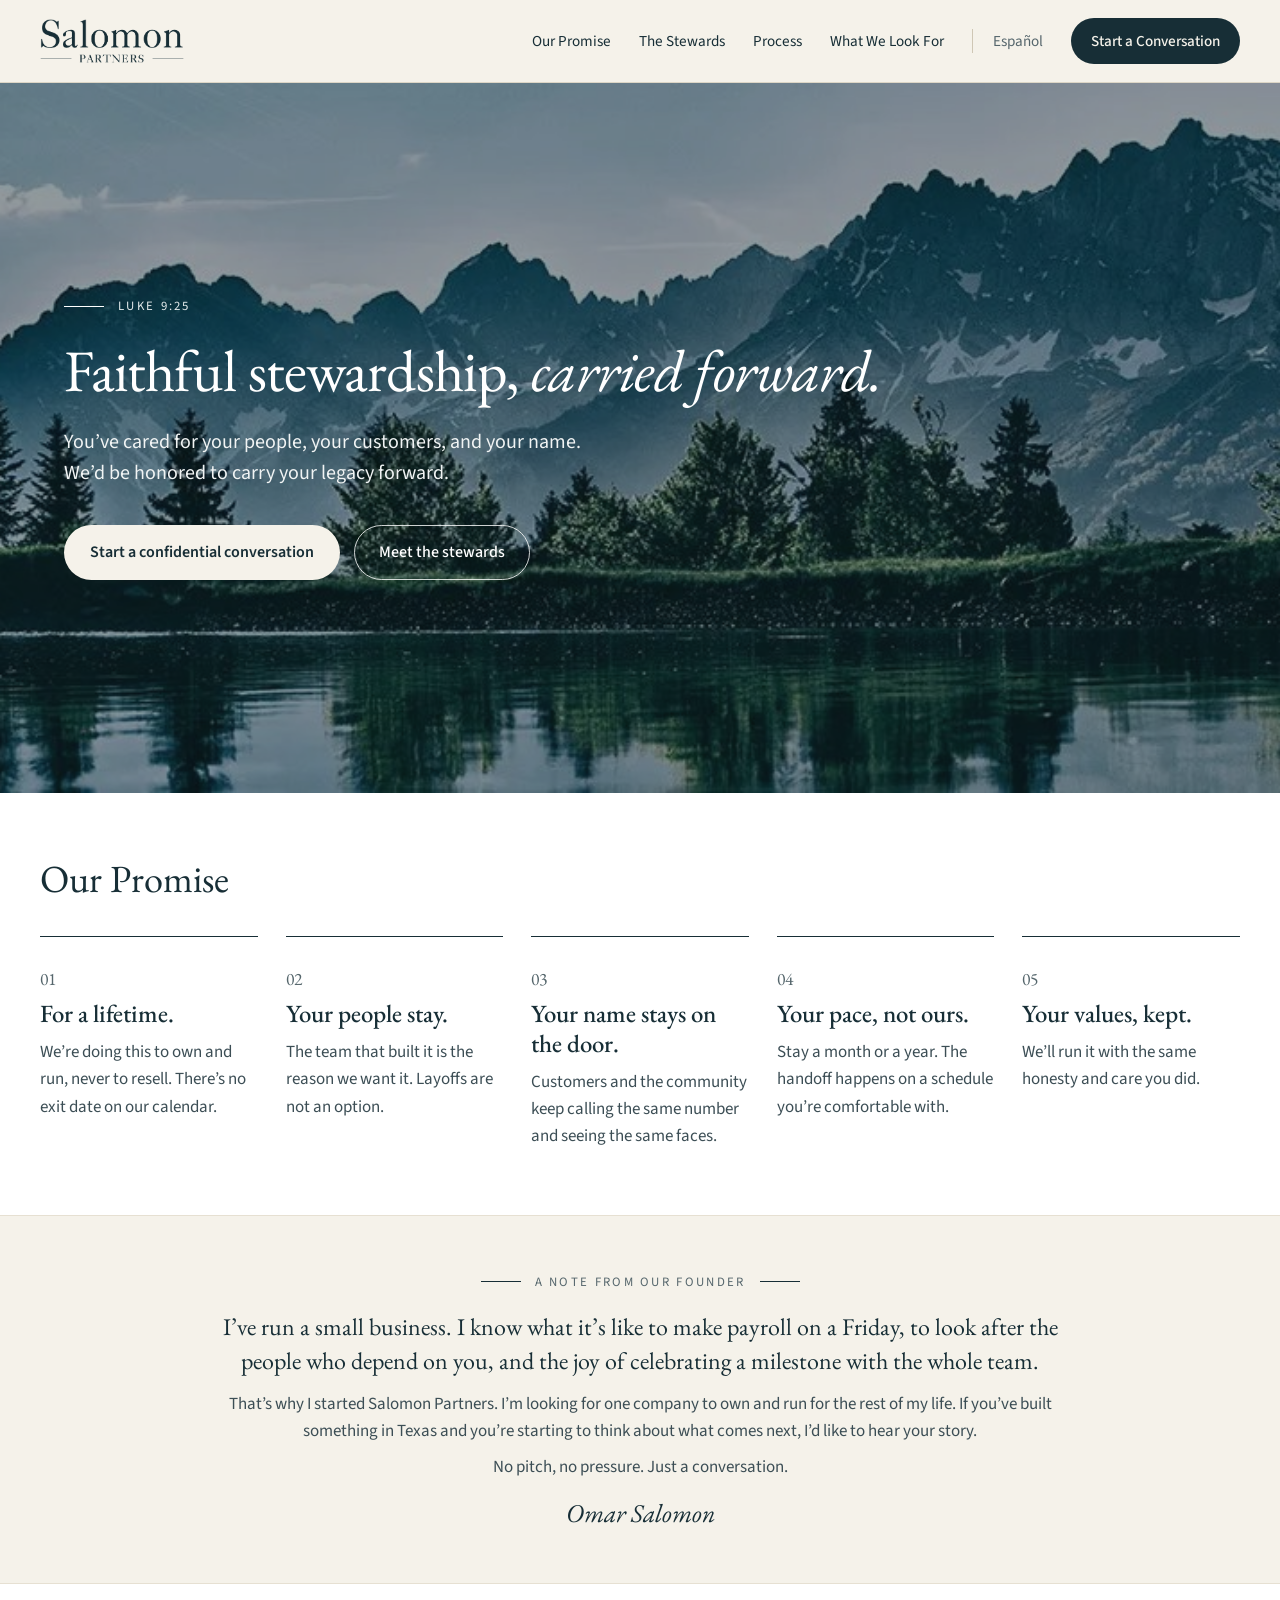
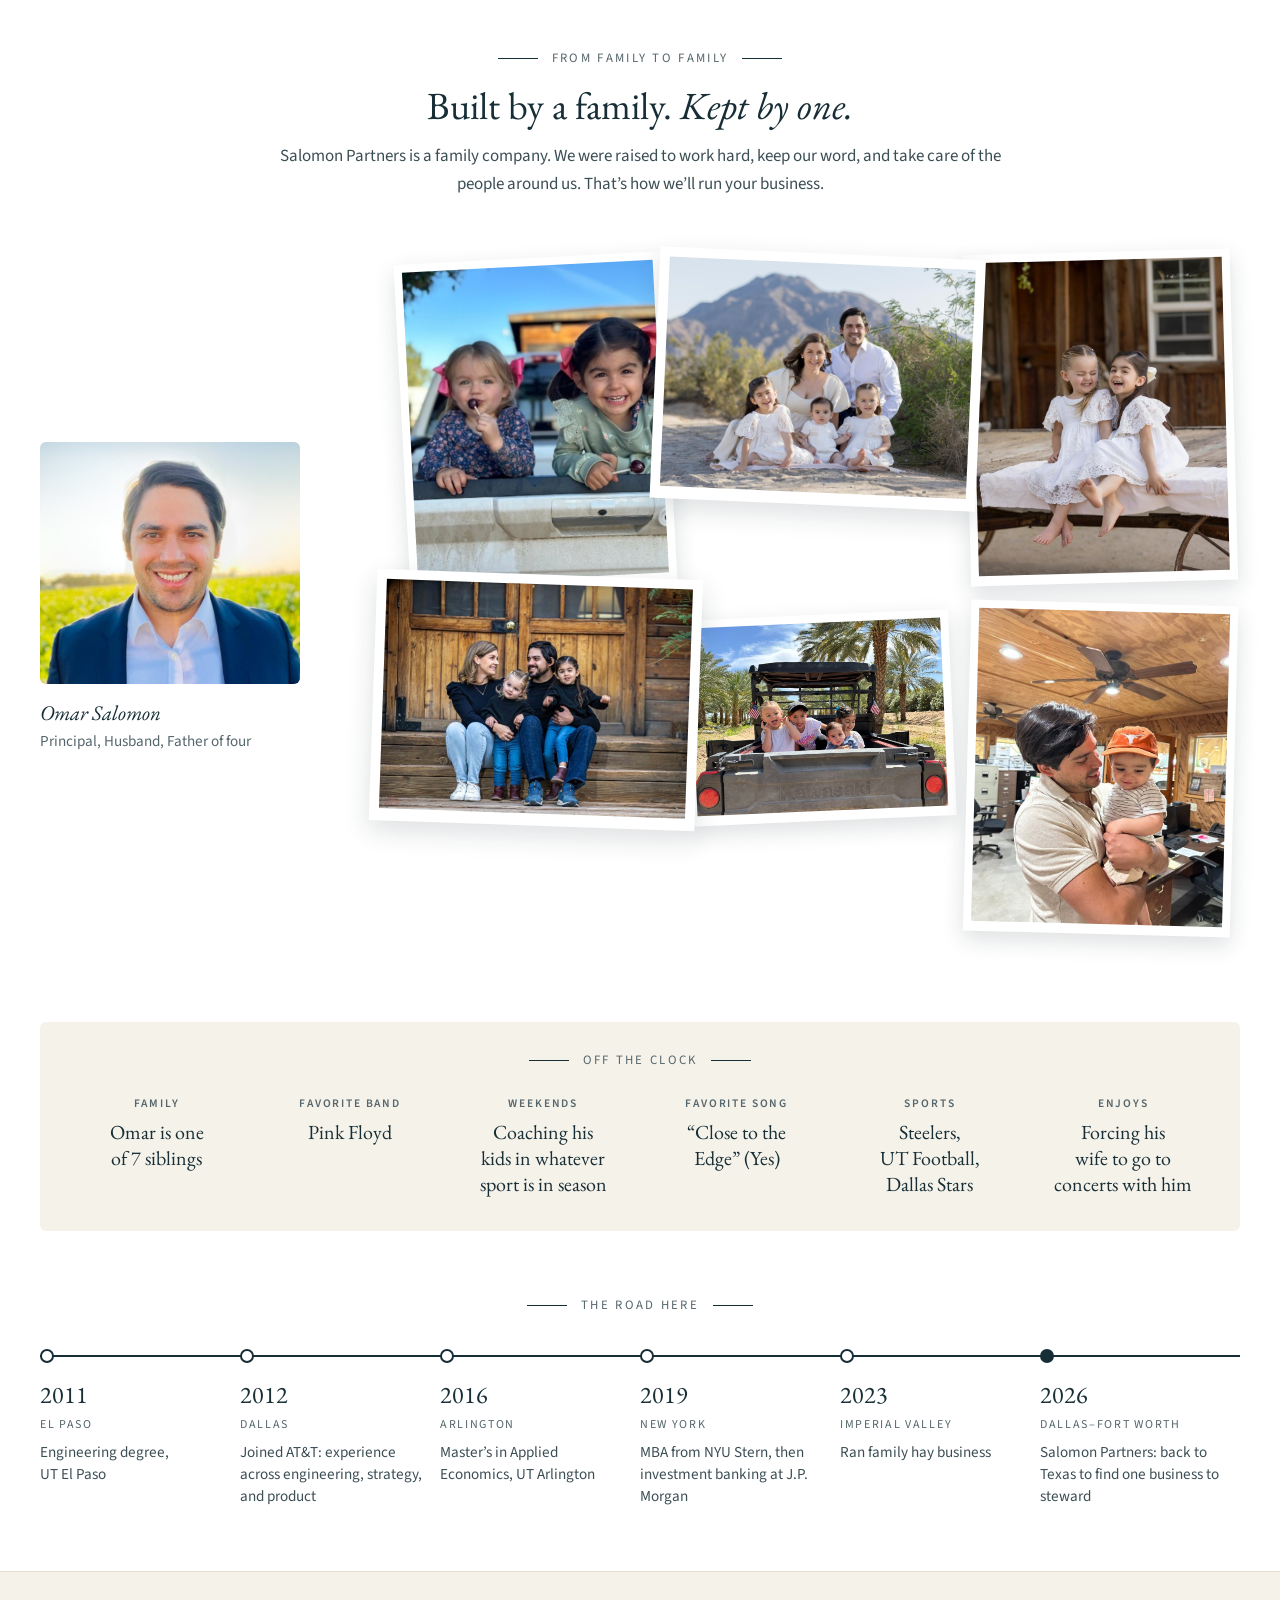
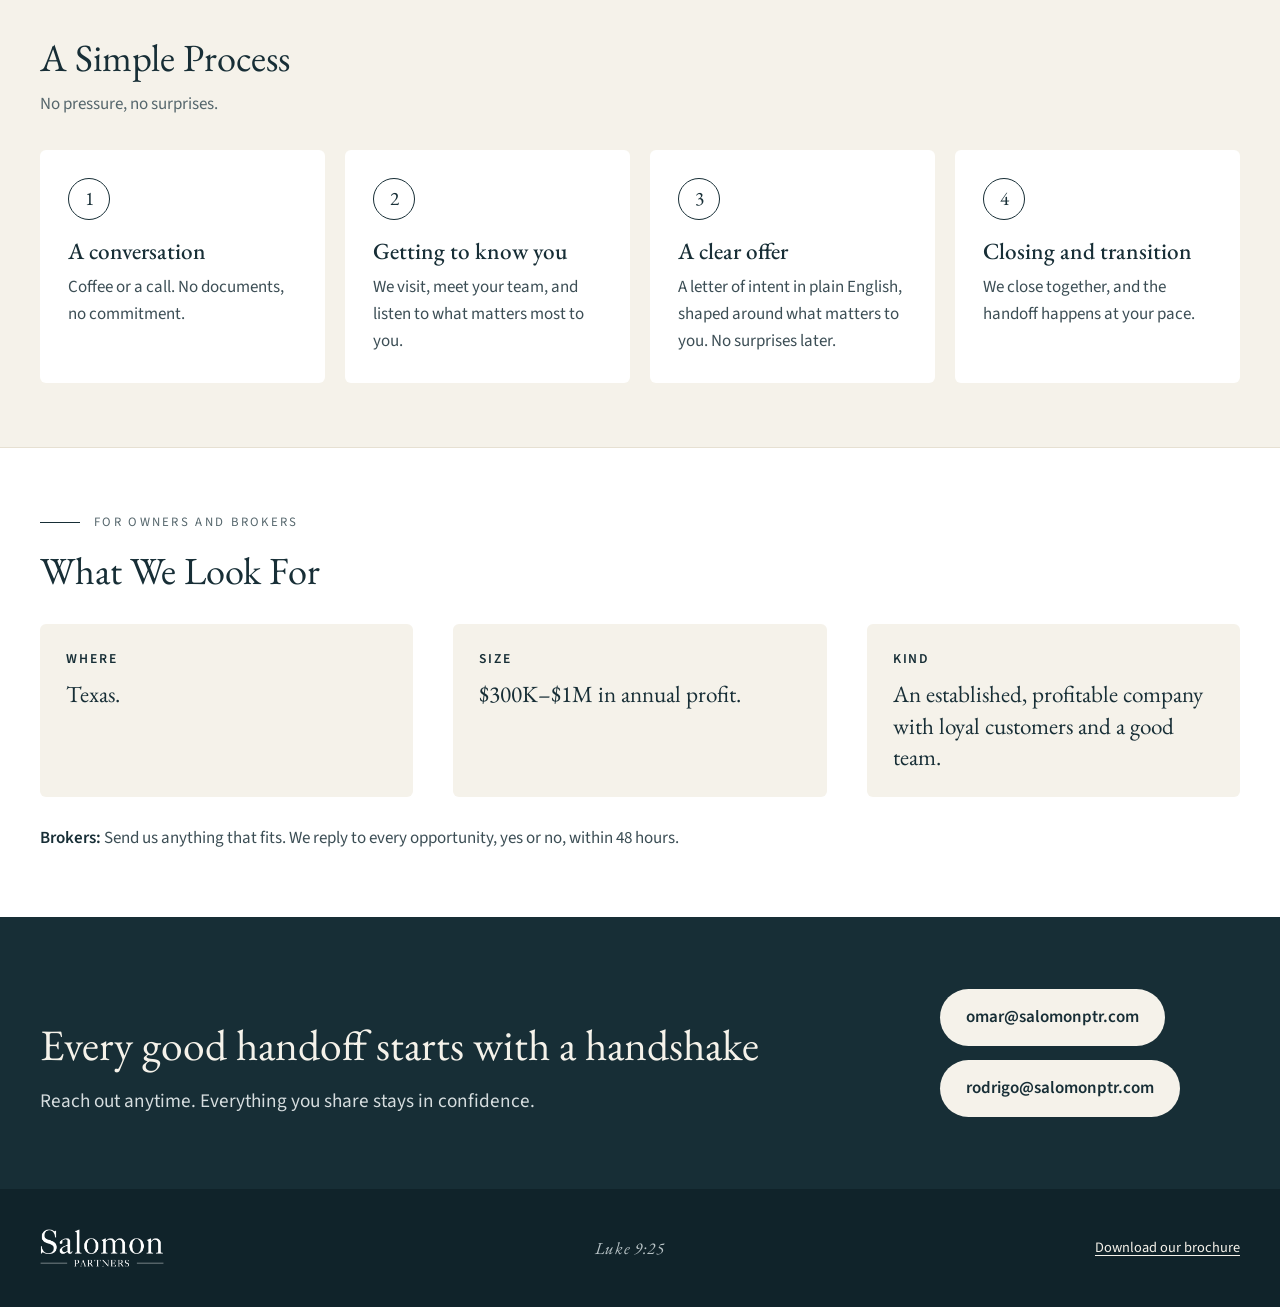
==== index.html @ e0dfd8e7 "Salomon Partners website: English and Spanish pages, brochures Co-Authored-By: Claude Opus 5.5 <nore" ====
<!doctype html>
<html lang="en">
<head>
<meta charset="utf-8">
<meta name="viewport" content="width=device-width, initial-scale=1">
<title>Salomon Partners — Faithful stewardship, carried forward</title>
<meta name="description" content="Salomon Partners is a family company looking for one Texas business to own and run for a lifetime. Your people stay, your name stays, and the handoff happens at your pace.">
<link rel="canonical" href="https://salomonptr.com/">
<link rel="alternate" hreflang="en" href="https://salomonptr.com/">
<link rel="alternate" hreflang="es" href="https://salomonptr.com/es/">
<link rel="alternate" hreflang="x-default" href="https://salomonptr.com/">
<link rel="icon" href="/favicon.ico" sizes="any">
<link rel="icon" type="image/png" href="/favicon.png">
<link rel="apple-touch-icon" href="/apple-touch-icon.png">
<meta name="theme-color" content="#172E36">
<meta property="og:type" content="website">
<meta property="og:site_name" content="Salomon Partners">
<meta property="og:title" content="Salomon Partners — Faithful stewardship, carried forward">
<meta property="og:description" content="Salomon Partners is a family company looking for one Texas business to own and run for a lifetime. Your people stay, your name stays, and the handoff happens at your pace.">
<meta property="og:url" content="https://salomonptr.com/">
<meta property="og:image" content="https://salomonptr.com/assets/img/share.jpg">
<meta property="og:image:width" content="1200">
<meta property="og:image:height" content="630">
<meta name="twitter:card" content="summary_large_image">
<link rel="preload" href="/assets/fonts/eb-garamond-latin-400-normal.woff2" as="font" type="font/woff2" crossorigin>
<link rel="preload" href="/assets/fonts/source-sans-3-latin-400-normal.woff2" as="font" type="font/woff2" crossorigin>
<link rel="stylesheet" href="/assets/fonts.css">
<style>
body{margin:0;background:#F5F2EA}
a{color:#172E36}a:hover{color:#0E1D22}
@keyframes sp-rise{from{opacity:0;transform:translateY(28px)}to{opacity:1;transform:none}}
@supports (animation-timeline: view()){@media (prefers-reduced-motion: no-preference){.sp-reveal{animation:sp-rise linear both;animation-timeline:view();animation-range:entry 0% entry 40%}}}
.sp-hero{background-image:url(/assets/img/hero.jpg);background-size:cover;background-position:center 40%}
</style>
<style>html{scroll-behavior:smooth}img{max-width:100%}</style>
</head>
<body>
<div style="font-family: 'Source Sans 3', system-ui, sans-serif; color: #172E36; background: #F5F2EA; font-size: 1.0625rem; line-height: 1.6">

<header style="background: #F5F2EA; border-bottom: 1px solid #DDD6C6">
<div style="max-width: 1200px; margin: 0 auto; padding: 18px 24px; display: flex; flex-wrap: wrap; align-items: center; justify-content: space-between; gap: 16px">
<a href="#top" style="display: block; line-height: 0"><img src="/assets/img/logo-slate.png" alt="Salomon Partners" style="height: 44px; width: auto"></a>
<nav aria-label="Main" style="display: flex; flex-wrap: wrap; align-items: center; gap: 28px; font-size: 0.95rem">
<a href="#promise" style="text-decoration: none">Our Promise</a>
<a href="#family" style="text-decoration: none">The Stewards</a>
<a href="#process" style="text-decoration: none">Process</a>
<a href="#look" style="text-decoration: none">What We Look For</a>
<a href="/es/" lang="es" style="text-decoration: none; color: #55666C; border-left: 1px solid #CFC7B5; padding-left: 20px">Español</a>
<a href="mailto:omar@salomonptr.com,rodrigo@salomonptr.com" style="text-decoration: none; background: #172E36; color: #F5F2EA; padding: 11px 20px; border-radius: 999px; font-weight: 500">Start a Conversation</a>
</nav>
</div>
</header>

<section id="top" class="sp-hero" style="position: relative">
<div style="background: rgba(16, 35, 42, 0.46); min-height: clamp(560px, calc(100vh - 190px), 940px); display: flex; align-items: center">
<div style="max-width: 1200px; width: 100%; margin: 0 auto; padding: 64px 24px; box-sizing: border-box; color: #FFFFFF">
<div style="font-size: 0.8rem; letter-spacing: 0.18em; text-transform: uppercase; color: #E6ECED; display: flex; align-items: center; gap: 14px"><span style="display: inline-block; width: 40px; height: 1px; background: #FFFFFF"></span>Luke 9:25</div>
<h1 style="font-family: 'EB Garamond', Georgia, serif; font-weight: 400; font-size: clamp(2.4rem, 4.6vw, 4rem); line-height: 1.08; letter-spacing: -0.01em; margin: 22px 0 24px">Faithful stewardship, <em style="font-style: italic">carried forward.</em></h1>
<p style="font-size: 1.25rem; line-height: 1.55; color: #F1F4F4; max-width: 32em; margin: 0 0 36px">You’ve cared for your people, your customers, and your name.<br>We’d be honored to carry your legacy forward.</p>
<div style="display: flex; flex-wrap: wrap; gap: 14px; align-items: center">
<a href="mailto:omar@salomonptr.com,rodrigo@salomonptr.com" style="text-decoration: none; background: #F5F2EA; color: #172E36; padding: 15px 26px; border-radius: 999px; font-weight: 600; font-size: 1rem">Start a confidential conversation</a>
<a href="#about" style="text-decoration: none; color: #FFFFFF; border: 1px solid rgba(255,255,255,0.8); padding: 14px 24px; border-radius: 999px; font-weight: 500; font-size: 1rem">Meet the stewards</a>
</div>
</div>
</div>
</section>

<section id="promise" style="background: #FFFFFF; border-bottom: 1px solid #E6E0D2">
<div class="sp-reveal" style="max-width: 1200px; margin: 0 auto; padding: 64px 24px">
<div style="display: flex; flex-wrap: wrap; justify-content: space-between; align-items: flex-end; gap: 24px; margin-bottom: 36px">
<h2 style="font-family: 'EB Garamond', Georgia, serif; font-weight: 400; font-size: clamp(1.8rem, 3vw, 2.4rem); line-height: 1.12; margin: 0">Our Promise</h2>
</div>
<div style="display: flex; flex-wrap: wrap; gap: 32px 28px">
<div style="flex: 1 1 200px; padding-top: 28px; border-top: 1px solid #172E36">
<div style="font-family: 'EB Garamond', Georgia, serif; font-size: 1.1rem; color: #55666C">01</div>
<h3 style="font-family: 'EB Garamond', Georgia, serif; font-weight: 500; font-size: 1.55rem; line-height: 1.2; margin: 6px 0 10px">For a lifetime.</h3>
<p style="margin: 0; color: #3C4E55">We’re doing this to own and run, never to resell. There’s no exit date on our calendar.</p>
</div>
<div style="flex: 1 1 200px; padding-top: 28px; border-top: 1px solid #172E36">
<div style="font-family: 'EB Garamond', Georgia, serif; font-size: 1.1rem; color: #55666C">02</div>
<h3 style="font-family: 'EB Garamond', Georgia, serif; font-weight: 500; font-size: 1.55rem; line-height: 1.2; margin: 6px 0 10px">Your people stay.</h3>
<p style="margin: 0; color: #3C4E55">The team that built it is the reason we want it. Layoffs are not an option.</p>
</div>
<div style="flex: 1 1 200px; padding-top: 28px; border-top: 1px solid #172E36">
<div style="font-family: 'EB Garamond', Georgia, serif; font-size: 1.1rem; color: #55666C">03</div>
<h3 style="font-family: 'EB Garamond', Georgia, serif; font-weight: 500; font-size: 1.55rem; line-height: 1.2; margin: 6px 0 10px">Your name stays on the door.</h3>
<p style="margin: 0; color: #3C4E55">Customers and the community keep calling the same number and seeing the same faces.</p>
</div>
<div style="flex: 1 1 200px; padding-top: 28px; border-top: 1px solid #172E36">
<div style="font-family: 'EB Garamond', Georgia, serif; font-size: 1.1rem; color: #55666C">04</div>
<h3 style="font-family: 'EB Garamond', Georgia, serif; font-weight: 500; font-size: 1.55rem; line-height: 1.2; margin: 6px 0 10px">Your pace, not ours.</h3>
<p style="margin: 0; color: #3C4E55">Stay a month or a year. The handoff happens on a schedule you’re comfortable with.</p>
</div>
<div style="flex: 1 1 200px; padding-top: 28px; border-top: 1px solid #172E36">
<div style="font-family: 'EB Garamond', Georgia, serif; font-size: 1.1rem; color: #55666C">05</div>
<h3 style="font-family: 'EB Garamond', Georgia, serif; font-weight: 500; font-size: 1.55rem; line-height: 1.2; margin: 6px 0 10px">Your values, kept.</h3>
<p style="margin: 0; color: #3C4E55">We’ll run it with the same honesty and care you did.</p>
</div>
</div>
</div>
</section>
<section id="about" style="max-width: 1200px; margin: 0 auto; padding: 56px 24px">
<div class="sp-reveal" style="max-width: 880px; margin: 0 auto; text-align: center">
<div style="font-size: 0.8rem; letter-spacing: 0.18em; text-transform: uppercase; color: #55666C; display: flex; align-items: center; justify-content: center; gap: 14px; margin-bottom: 18px"><span style="display: inline-block; width: 40px; height: 1px; background: #172E36"></span>A note from our founder<span style="display: inline-block; width: 40px; height: 1px; background: #172E36"></span></div>
<p style="font-family: 'EB Garamond', Georgia, serif; font-size: clamp(1.25rem, 1.9vw, 1.5rem); line-height: 1.4; margin: 0 0 14px; text-wrap: pretty">I’ve run a small business. I know what it’s like to make payroll on a Friday, to look after the people who depend on you, and the joy of celebrating a milestone with the whole team.</p>
<p style="margin: 0 0 8px; color: #3C4E55; text-wrap: pretty">That’s why I started Salomon Partners. I’m looking for one company to own and run for the rest of my life. If you’ve built something in Texas and you’re starting to think about what comes next, I’d like to hear your story.</p>
<p style="margin: 0 0 18px; color: #3C4E55">No pitch, no pressure. <span style="white-space: nowrap">Just a conversation.</span></p>
<div style="font-family: 'EB Garamond', Georgia, serif; font-style: italic; font-size: 1.6rem; line-height: 1.1">Omar Salomon</div>
</div>
</section>

<section id="family" style="background: #FFFFFF; border-top: 1px solid #E6E0D2; border-bottom: 1px solid #E6E0D2">
<div style="max-width: 1200px; margin: 0 auto; padding: 64px 24px">
<div class="sp-reveal" style="max-width: 760px; margin: 0 auto 48px; text-align: center">
<div style="font-size: 0.8rem; letter-spacing: 0.18em; text-transform: uppercase; color: #55666C; display: flex; align-items: center; justify-content: center; gap: 14px; margin-bottom: 16px"><span style="display: inline-block; width: 40px; height: 1px; background: #172E36"></span>From family to family<span style="display: inline-block; width: 40px; height: 1px; background: #172E36"></span></div>
<h2 style="font-family: 'EB Garamond', Georgia, serif; font-weight: 400; font-size: clamp(1.8rem, 3vw, 2.4rem); line-height: 1.12; margin: 0 0 16px">Built by a family. <em style="font-style: italic">Kept by one.</em></h2>
<p style="margin: 0; color: #3C4E55; text-wrap: pretty">Salomon Partners is a family company. We were raised to work hard, keep our word, and take care of the people around us. That’s how we’ll run your business.</p>
</div>
<div class="sp-reveal" style="display: flex; flex-wrap: wrap; gap: 48px 96px; align-items: center">
<figure style="flex: 1 1 260px; max-width: 340px; margin: 0 auto">
<img src="/assets/img/omar.jpg" alt="Omar Salomon" style="width: 100%; height: auto; aspect-ratio: 676 / 629; object-fit: cover; border-radius: 6px; display: block">
<figcaption style="margin-top: 12px; font-size: 0.95rem; color: #55666C"><span style="font-family: 'EB Garamond', Georgia, serif; font-style: italic; font-size: 1.3rem; color: #172E36">Omar Salomon</span><br>Principal, Husband, Father of four</figcaption>
</figure>
<div style="flex: 999 1 460px; min-width: 0; display: grid; grid-template-columns: repeat(3, minmax(0, 1fr)); gap: 18px 16px; align-items: start; padding: 12px 6px">
<figure style="margin: 0; background: #FFFFFF; padding: 8px 8px 10px; box-shadow: 0 8px 22px rgba(16, 35, 42, 0.14); transform: rotate(-3deg) translateY(0px)">
<img src="/assets/img/family-pickup.jpg" alt="Salomon family" style="display: block; width: 100%; height: auto; aspect-ratio: 4 / 5; object-fit: cover; object-position: center 40%">
</figure>
<figure style="margin: 0; background: #FFFFFF; padding: 8px 8px 10px; box-shadow: 0 8px 22px rgba(16, 35, 42, 0.14); transform: rotate(2.5deg) translateY(18px) scale(1.22); position: relative; z-index: 2">
<img src="/assets/img/family-mt-signal.jpg" alt="Salomon family" style="display: block; width: 100%; height: auto; aspect-ratio: 4 / 3; object-fit: cover; object-position: center 55%">
</figure>
<figure style="margin: 0; background: #FFFFFF; padding: 8px 8px 10px; box-shadow: 0 8px 22px rgba(16, 35, 42, 0.14); transform: rotate(-1.5deg) translateY(-6px)">
<img src="/assets/img/family-girls.jpg" alt="Salomon family" style="display: block; width: 100%; height: auto; aspect-ratio: 4 / 5; object-fit: cover; object-position: center 40%">
</figure>
<figure style="margin: 0; background: #FFFFFF; padding: 8px 8px 10px; box-shadow: 0 8px 22px rgba(16, 35, 42, 0.14); transform: rotate(2deg) translateY(-10px) scale(1.22); position: relative; z-index: 2">
<img src="/assets/img/family-cabin.jpg" alt="Salomon family" style="display: block; width: 100%; height: auto; aspect-ratio: 4 / 3; object-fit: cover; object-position: center 45%">
</figure>
<figure style="margin: 0; background: #FFFFFF; padding: 8px 8px 10px; box-shadow: 0 8px 22px rgba(16, 35, 42, 0.14); transform: rotate(-2.5deg) translateY(8px)">
<img src="/assets/img/family-mule.jpg" alt="Salomon family" style="display: block; width: 100%; height: auto; aspect-ratio: 4 / 3; object-fit: cover; object-position: center 55%">
</figure>
<figure style="margin: 0; background: #FFFFFF; padding: 8px 8px 10px; box-shadow: 0 8px 22px rgba(16, 35, 42, 0.14); transform: rotate(1.5deg) translateY(-4px)">
<img src="/assets/img/family-sam.jpg" alt="Salomon family" style="display: block; width: 100%; height: auto; aspect-ratio: 4 / 5; object-fit: cover; object-position: center 35%">
</figure>
</div>
</div>
<div class="sp-reveal" style="margin-top: 72px; background: #F5F2EA; border-radius: 6px; padding: 28px 24px 30px">
<div style="font-size: 0.8rem; letter-spacing: 0.18em; text-transform: uppercase; color: #55666C; display: flex; align-items: center; justify-content: center; gap: 14px; margin-bottom: 20px"><span style="display: inline-block; width: 40px; height: 1px; background: #172E36"></span>Off the Clock<span style="display: inline-block; width: 40px; height: 1px; background: #172E36"></span></div>
<div style="display: grid; grid-template-columns: repeat(auto-fit, minmax(160px, 1fr)); gap: 20px 8px">
<div style="text-align: center; padding: 4px 12px">
<div style="font-size: 0.72rem; letter-spacing: 0.16em; text-transform: uppercase; font-weight: 600; color: #55666C; margin-bottom: 6px">Family</div>
<div style="font-family: 'EB Garamond', Georgia, serif; font-size: 1.25rem; line-height: 1.3; text-wrap: balance">Omar is one of 7 siblings</div>
</div>
<div style="text-align: center; padding: 4px 12px">
<div style="font-size: 0.72rem; letter-spacing: 0.16em; text-transform: uppercase; font-weight: 600; color: #55666C; margin-bottom: 6px">Favorite band</div>
<div style="font-family: 'EB Garamond', Georgia, serif; font-size: 1.25rem; line-height: 1.3; text-wrap: balance">Pink Floyd</div>
</div>
<div style="text-align: center; padding: 4px 12px">
<div style="font-size: 0.72rem; letter-spacing: 0.16em; text-transform: uppercase; font-weight: 600; color: #55666C; margin-bottom: 6px">Weekends</div>
<div style="font-family: 'EB Garamond', Georgia, serif; font-size: 1.25rem; line-height: 1.3; text-wrap: balance">Coaching his kids in whatever sport is in season</div>
</div>
<div style="text-align: center; padding: 4px 12px">
<div style="font-size: 0.72rem; letter-spacing: 0.16em; text-transform: uppercase; font-weight: 600; color: #55666C; margin-bottom: 6px">Favorite song</div>
<div style="font-family: 'EB Garamond', Georgia, serif; font-size: 1.25rem; line-height: 1.3; text-wrap: balance">“Close to the Edge” (Yes)</div>
</div>
<div style="text-align: center; padding: 4px 12px">
<div style="font-size: 0.72rem; letter-spacing: 0.16em; text-transform: uppercase; font-weight: 600; color: #55666C; margin-bottom: 6px">Sports</div>
<div style="font-family: 'EB Garamond', Georgia, serif; font-size: 1.25rem; line-height: 1.3; text-wrap: balance">Steelers, <span style="white-space: nowrap">UT Football,</span> <span style="white-space: nowrap">Dallas Stars</span></div>
</div>
<div style="text-align: center; padding: 4px 12px">
<div style="font-size: 0.72rem; letter-spacing: 0.16em; text-transform: uppercase; font-weight: 600; color: #55666C; margin-bottom: 6px">Enjoys</div>
<div style="font-family: 'EB Garamond', Georgia, serif; font-size: 1.25rem; line-height: 1.3; text-wrap: balance">Forcing his wife to go to concerts with him</div>
</div>
</div>
</div>
<div class="sp-reveal" style="margin-top: 56px; padding-top: 8px">
<div style="font-size: 0.8rem; letter-spacing: 0.18em; text-transform: uppercase; color: #55666C; display: flex; align-items: center; justify-content: center; gap: 14px; margin-bottom: 40px"><span style="display: inline-block; width: 40px; height: 1px; background: #172E36"></span>The road here<span style="display: inline-block; width: 40px; height: 1px; background: #172E36"></span></div>
<div style="display: grid; grid-template-columns: repeat(auto-fit, minmax(160px, 1fr)); row-gap: 40px">
<div style="position: relative; padding: 26px 18px 0 0; border-top: 2px solid #172E36">
<span style="position: absolute; top: -8px; left: 0; width: 10px; height: 10px; border-radius: 999px; background: #FFFFFF; border: 2px solid #172E36"></span>
<div style="font-family: 'EB Garamond', Georgia, serif; font-size: 1.5rem; line-height: 1">2011</div>
<div style="font-size: 0.75rem; letter-spacing: 0.14em; text-transform: uppercase; color: #55666C; margin: 8px 0 6px">El Paso</div>
<p style="margin: 0; font-size: 0.95rem; line-height: 1.45; color: #3C4E55">Engineering degree,<br><span style="white-space: nowrap">UT El Paso</span></p>
</div>
<div style="position: relative; padding: 26px 18px 0 0; border-top: 2px solid #172E36">
<span style="position: absolute; top: -8px; left: 0; width: 10px; height: 10px; border-radius: 999px; background: #FFFFFF; border: 2px solid #172E36"></span>
<div style="font-family: 'EB Garamond', Georgia, serif; font-size: 1.5rem; line-height: 1">2012</div>
<div style="font-size: 0.75rem; letter-spacing: 0.14em; text-transform: uppercase; color: #55666C; margin: 8px 0 6px">Dallas</div>
<p style="margin: 0; font-size: 0.95rem; line-height: 1.45; color: #3C4E55">Joined AT&amp;T: experience across engineering, strategy, and product</p>
</div>
<div style="position: relative; padding: 26px 18px 0 0; border-top: 2px solid #172E36">
<span style="position: absolute; top: -8px; left: 0; width: 10px; height: 10px; border-radius: 999px; background: #FFFFFF; border: 2px solid #172E36"></span>
<div style="font-family: 'EB Garamond', Georgia, serif; font-size: 1.5rem; line-height: 1">2016</div>
<div style="font-size: 0.75rem; letter-spacing: 0.14em; text-transform: uppercase; color: #55666C; margin: 8px 0 6px">Arlington</div>
<p style="margin: 0; font-size: 0.95rem; line-height: 1.45; color: #3C4E55">Master’s in Applied Economics, UT Arlington</p>
</div>
<div style="position: relative; padding: 26px 18px 0 0; border-top: 2px solid #172E36">
<span style="position: absolute; top: -8px; left: 0; width: 10px; height: 10px; border-radius: 999px; background: #FFFFFF; border: 2px solid #172E36"></span>
<div style="font-family: 'EB Garamond', Georgia, serif; font-size: 1.5rem; line-height: 1">2019</div>
<div style="font-size: 0.75rem; letter-spacing: 0.14em; text-transform: uppercase; color: #55666C; margin: 8px 0 6px">New York</div>
<p style="margin: 0; font-size: 0.95rem; line-height: 1.45; color: #3C4E55">MBA from NYU Stern, then investment banking at J.P. Morgan</p>
</div>
<div style="position: relative; padding: 26px 18px 0 0; border-top: 2px solid #172E36">
<span style="position: absolute; top: -8px; left: 0; width: 10px; height: 10px; border-radius: 999px; background: #FFFFFF; border: 2px solid #172E36"></span>
<div style="font-family: 'EB Garamond', Georgia, serif; font-size: 1.5rem; line-height: 1">2023</div>
<div style="font-size: 0.75rem; letter-spacing: 0.14em; text-transform: uppercase; color: #55666C; margin: 8px 0 6px">Imperial Valley</div>
<p style="margin: 0; font-size: 0.95rem; line-height: 1.45; color: #3C4E55">Ran family hay business</p>
</div>
<div style="position: relative; padding: 26px 18px 0 0; border-top: 2px solid #172E36">
<span style="position: absolute; top: -8px; left: 0; width: 10px; height: 10px; border-radius: 999px; background: #172E36; border: 2px solid #172E36"></span>
<div style="font-family: 'EB Garamond', Georgia, serif; font-size: 1.5rem; line-height: 1">2026</div>
<div style="font-size: 0.75rem; letter-spacing: 0.14em; text-transform: uppercase; color: #55666C; margin: 8px 0 6px">Dallas–Fort Worth</div>
<p style="margin: 0; font-size: 0.95rem; line-height: 1.45; color: #3C4E55">Salomon Partners: back to Texas to find one business to steward</p>
</div>
</div>
</div>
</div>
</section>

<section id="process" style="background: #F5F2EA">
<div class="sp-reveal" style="max-width: 1200px; margin: 0 auto; padding: 64px 24px">
<h2 style="font-family: 'EB Garamond', Georgia, serif; font-weight: 400; font-size: clamp(1.8rem, 3vw, 2.4rem); line-height: 1.12; margin: 0 0 12px">A Simple Process</h2>
<p style="margin: 0 0 32px; color: #55666C">No pressure, no surprises.</p>
<div style="display: flex; flex-wrap: wrap; gap: 20px">
<div style="flex: 1 1 200px; box-sizing: border-box; background: #FFFFFF; border-radius: 6px; padding: 28px">
<div style="width: 40px; height: 40px; border-radius: 999px; border: 1px solid #172E36; display: flex; align-items: center; justify-content: center; font-family: 'EB Garamond', Georgia, serif; font-size: 1.2rem">1</div>
<h3 style="font-family: 'EB Garamond', Georgia, serif; font-weight: 500; font-size: 1.45rem; line-height: 1.2; margin: 18px 0 8px">A conversation</h3>
<p style="margin: 0; color: #3C4E55">Coffee or a call. No documents, no commitment.</p>
</div>
<div style="flex: 1 1 200px; box-sizing: border-box; background: #FFFFFF; border-radius: 6px; padding: 28px">
<div style="width: 40px; height: 40px; border-radius: 999px; border: 1px solid #172E36; display: flex; align-items: center; justify-content: center; font-family: 'EB Garamond', Georgia, serif; font-size: 1.2rem">2</div>
<h3 style="font-family: 'EB Garamond', Georgia, serif; font-weight: 500; font-size: 1.45rem; line-height: 1.2; margin: 18px 0 8px">Getting to know you</h3>
<p style="margin: 0; color: #3C4E55">We visit, meet your team, and listen to what matters most to you.</p>
</div>
<div style="flex: 1 1 200px; box-sizing: border-box; background: #FFFFFF; border-radius: 6px; padding: 28px">
<div style="width: 40px; height: 40px; border-radius: 999px; border: 1px solid #172E36; display: flex; align-items: center; justify-content: center; font-family: 'EB Garamond', Georgia, serif; font-size: 1.2rem">3</div>
<h3 style="font-family: 'EB Garamond', Georgia, serif; font-weight: 500; font-size: 1.45rem; line-height: 1.2; margin: 18px 0 8px">A clear offer</h3>
<p style="margin: 0; color: #3C4E55">A letter of intent in plain English, shaped around what matters to you. No surprises later.</p>
</div>
<div style="flex: 1 1 200px; box-sizing: border-box; background: #FFFFFF; border-radius: 6px; padding: 28px">
<div style="width: 40px; height: 40px; border-radius: 999px; border: 1px solid #172E36; display: flex; align-items: center; justify-content: center; font-family: 'EB Garamond', Georgia, serif; font-size: 1.2rem">4</div>
<h3 style="font-family: 'EB Garamond', Georgia, serif; font-weight: 500; font-size: 1.45rem; line-height: 1.2; margin: 18px 0 8px">Closing and transition</h3>
<p style="margin: 0; color: #3C4E55">We close together, and the handoff happens at your pace.</p>
</div>
</div>
</div>
</section>

<section id="look" style="background: #FFFFFF; border-top: 1px solid #E6E0D2">
<div class="sp-reveal" style="max-width: 1200px; margin: 0 auto; padding: 64px 24px">
<div style="font-size: 0.8rem; letter-spacing: 0.18em; text-transform: uppercase; color: #55666C; display: flex; align-items: center; gap: 14px"><span style="display: inline-block; width: 40px; height: 1px; background: #172E36"></span>For owners and brokers</div>
<h2 style="font-family: 'EB Garamond', Georgia, serif; font-weight: 400; font-size: clamp(1.8rem, 3vw, 2.4rem); line-height: 1.12; margin: 16px 0 32px">What We Look For</h2>
<div style="display: flex; flex-wrap: wrap; gap: 40px">
<div style="flex: 1 1 260px; background: #F5F2EA; border-radius: 6px; padding: 24px 26px">
<h3 style="font-size: 0.85rem; letter-spacing: 0.14em; text-transform: uppercase; font-weight: 600; margin: 0 0 10px">Where</h3>
<p style="margin: 0; font-family: 'EB Garamond', Georgia, serif; font-size: 1.45rem; line-height: 1.35">Texas.</p>
</div>
<div style="flex: 1 1 260px; background: #F5F2EA; border-radius: 6px; padding: 24px 26px">
<h3 style="font-size: 0.85rem; letter-spacing: 0.14em; text-transform: uppercase; font-weight: 600; margin: 0 0 10px">Size</h3>
<p style="margin: 0; font-family: 'EB Garamond', Georgia, serif; font-size: 1.45rem; line-height: 1.35">$300K–$1M in annual profit.</p>
</div>
<div style="flex: 1 1 260px; background: #F5F2EA; border-radius: 6px; padding: 24px 26px">
<h3 style="font-size: 0.85rem; letter-spacing: 0.14em; text-transform: uppercase; font-weight: 600; margin: 0 0 10px">Kind</h3>
<p style="margin: 0; font-family: 'EB Garamond', Georgia, serif; font-size: 1.45rem; line-height: 1.35">An established, profitable company with loyal customers and a good team.</p>
</div>
</div>
<p style="margin: 28px 0 0; color: #3C4E55"><strong style="font-weight: 600; color: #172E36">Brokers:</strong> Send us anything that fits. We reply to every opportunity, yes or no, within 48 hours.</p>
</div>
</section>

<section id="contact" style="background: #172E36; color: #F5F2EA">
<div style="max-width: 1200px; margin: 0 auto; padding: 72px 24px; display: flex; flex-wrap: wrap; gap: 48px; align-items: flex-end; justify-content: space-between">
<div style="flex: 999 1 480px; min-width: 0">
<h2 style="font-family: 'EB Garamond', Georgia, serif; font-weight: 400; font-size: clamp(2rem, 3.4vw, 2.8rem); line-height: 1.08; margin: 0 0 18px; text-wrap: balance">Every good handoff starts with a handshake</h2>
<p style="margin: 0; font-size: 1.2rem; color: #D6DDDF; max-width: 42em; text-wrap: balance">Reach out anytime. Everything you share stays in confidence.</p>
</div>
<div style="flex: 1 1 300px; display: flex; flex-direction: column; gap: 14px; align-items: flex-start">
<a href="mailto:omar@salomonptr.com" style="text-decoration: none; background: #F5F2EA; color: #172E36; padding: 15px 26px; border-radius: 999px; font-weight: 600">omar@salomonptr.com</a>
<a href="mailto:rodrigo@salomonptr.com" style="text-decoration: none; background: #F5F2EA; color: #172E36; padding: 15px 26px; border-radius: 999px; font-weight: 600">rodrigo@salomonptr.com</a>
</div>
</div>
</section>

<footer style="background: #10232A; color: #B9C4C7">
<div style="max-width: 1200px; margin: 0 auto; padding: 40px 24px; display: flex; flex-wrap: wrap; align-items: center; justify-content: space-between; gap: 20px; font-size: 0.9rem">
<img src="/assets/img/logo-white.png" alt="Salomon Partners" style="height: 38px; width: auto">
<span style="font-family: 'EB Garamond', Georgia, serif; font-style: italic; font-size: 1.05rem; letter-spacing: 0.04em">Luke 9:25</span>
<a href="/brochure/salomon-partners-brochure.pdf" target="_blank" rel="noopener" style="color: #F5F2EA; text-decoration: underline; text-underline-offset: 3px">Download our brochure</a>
</div>
</footer>

</div>
</body>
</html>
---- assets/fonts.css ----
@font-face{font-family:'EB Garamond';font-style:normal;font-weight:400;font-display:swap;src:url(/assets/fonts/eb-garamond-latin-400-normal.woff2) format('woff2')}
@font-face{font-family:'EB Garamond';font-style:italic;font-weight:400;font-display:swap;src:url(/assets/fonts/eb-garamond-latin-400-italic.woff2) format('woff2')}
@font-face{font-family:'EB Garamond';font-style:normal;font-weight:500;font-display:swap;src:url(/assets/fonts/eb-garamond-latin-500-normal.woff2) format('woff2')}
@font-face{font-family:'EB Garamond';font-style:italic;font-weight:500;font-display:swap;src:url(/assets/fonts/eb-garamond-latin-500-italic.woff2) format('woff2')}
@font-face{font-family:'Source Sans 3';font-style:normal;font-weight:400;font-display:swap;src:url(/assets/fonts/source-sans-3-latin-400-normal.woff2) format('woff2')}
@font-face{font-family:'Source Sans 3';font-style:normal;font-weight:500;font-display:swap;src:url(/assets/fonts/source-sans-3-latin-500-normal.woff2) format('woff2')}
@font-face{font-family:'Source Sans 3';font-style:normal;font-weight:600;font-display:swap;src:url(/assets/fonts/source-sans-3-latin-600-normal.woff2) format('woff2')}
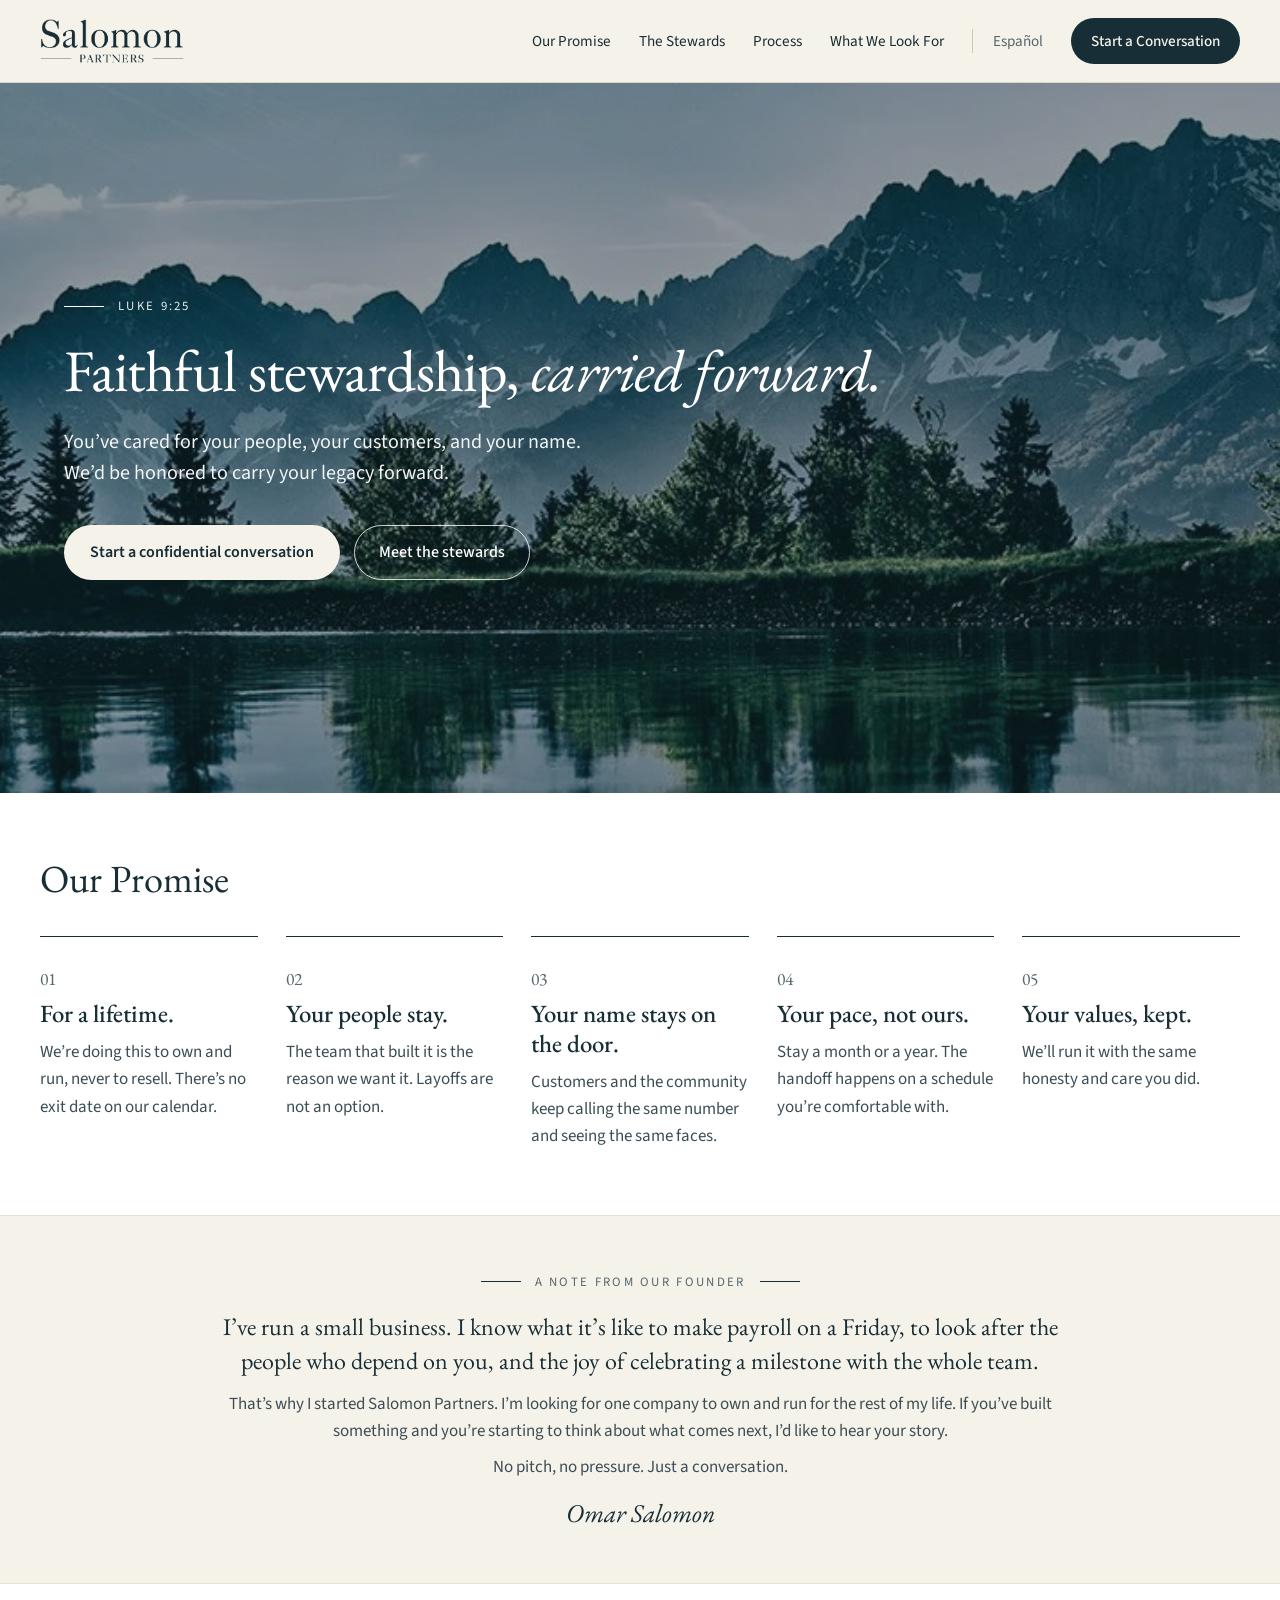
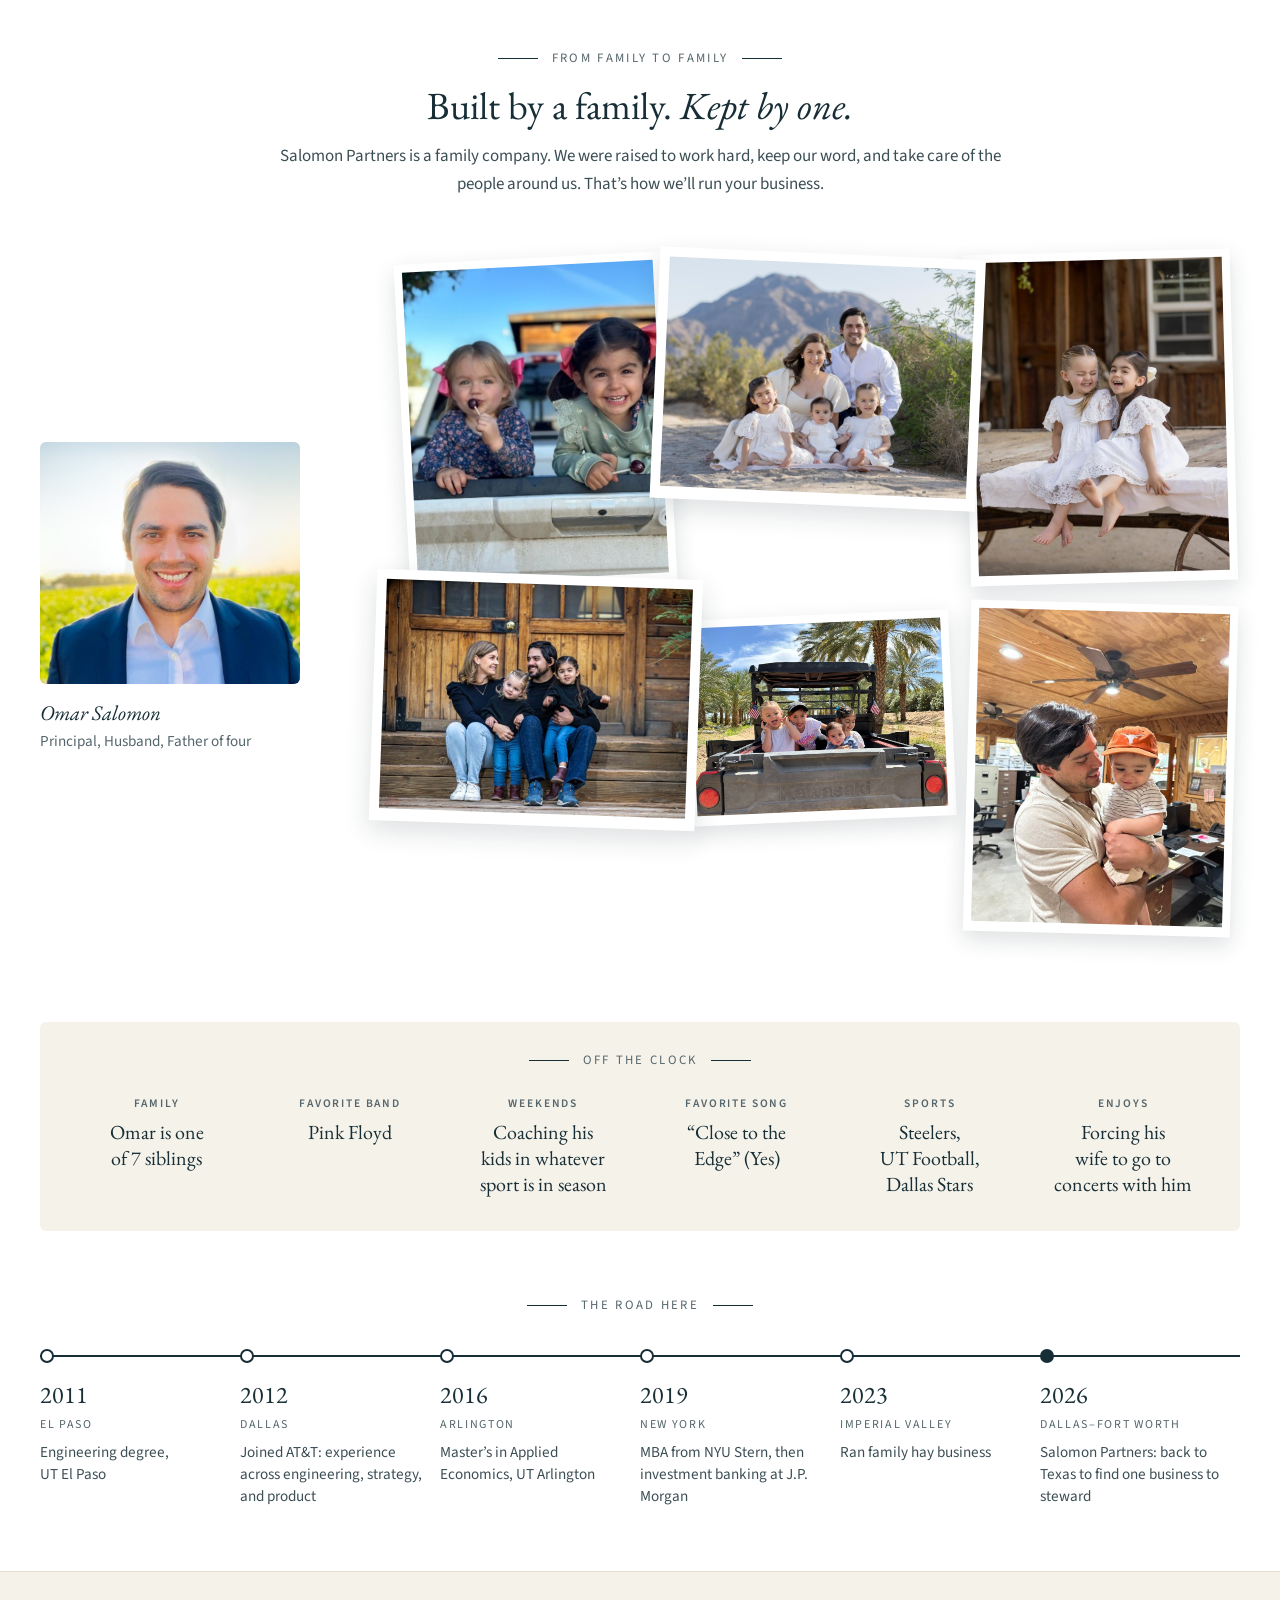
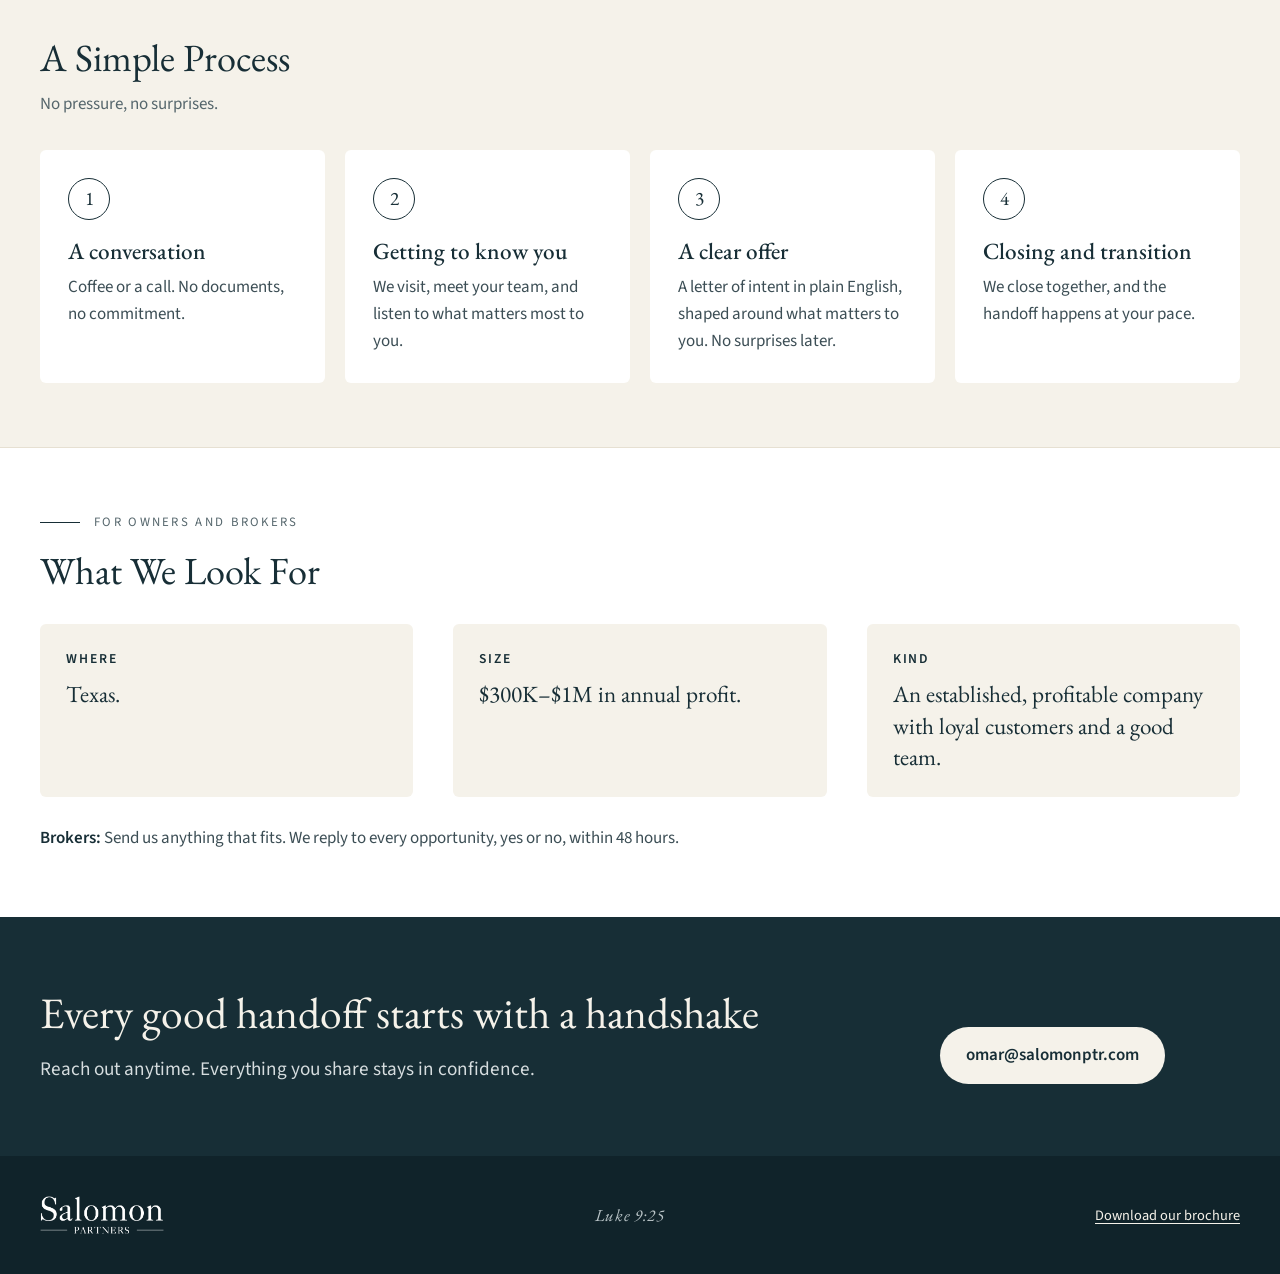
==== commit 274d2f1a: "Remove Rodrigo's contact, drop Texas from founder note, Spanish Oxford comma, point Stewards menu to" ====
--- a/index.html
+++ b/index.html
@@ -42,11 +42,11 @@
 <a href="#top" style="display: block; line-height: 0"><img src="/assets/img/logo-slate.png" alt="Salomon Partners" style="height: 44px; width: auto"></a>
 <nav aria-label="Main" style="display: flex; flex-wrap: wrap; align-items: center; gap: 28px; font-size: 0.95rem">
 <a href="#promise" style="text-decoration: none">Our Promise</a>
-<a href="#family" style="text-decoration: none">The Stewards</a>
+<a href="#about" style="text-decoration: none">The Stewards</a>
 <a href="#process" style="text-decoration: none">Process</a>
 <a href="#look" style="text-decoration: none">What We Look For</a>
 <a href="/es/" lang="es" style="text-decoration: none; color: #55666C; border-left: 1px solid #CFC7B5; padding-left: 20px">Español</a>
-<a href="mailto:omar@salomonptr.com,rodrigo@salomonptr.com" style="text-decoration: none; background: #172E36; color: #F5F2EA; padding: 11px 20px; border-radius: 999px; font-weight: 500">Start a Conversation</a>
+<a href="mailto:omar@salomonptr.com" style="text-decoration: none; background: #172E36; color: #F5F2EA; padding: 11px 20px; border-radius: 999px; font-weight: 500">Start a Conversation</a>
 </nav>
 </div>
 </header>
@@ -58,7 +58,7 @@
 <h1 style="font-family: 'EB Garamond', Georgia, serif; font-weight: 400; font-size: clamp(2.4rem, 4.6vw, 4rem); line-height: 1.08; letter-spacing: -0.01em; margin: 22px 0 24px">Faithful stewardship, <em style="font-style: italic">carried forward.</em></h1>
 <p style="font-size: 1.25rem; line-height: 1.55; color: #F1F4F4; max-width: 32em; margin: 0 0 36px">You’ve cared for your people, your customers, and your name.<br>We’d be honored to carry your legacy forward.</p>
 <div style="display: flex; flex-wrap: wrap; gap: 14px; align-items: center">
-<a href="mailto:omar@salomonptr.com,rodrigo@salomonptr.com" style="text-decoration: none; background: #F5F2EA; color: #172E36; padding: 15px 26px; border-radius: 999px; font-weight: 600; font-size: 1rem">Start a confidential conversation</a>
+<a href="mailto:omar@salomonptr.com" style="text-decoration: none; background: #F5F2EA; color: #172E36; padding: 15px 26px; border-radius: 999px; font-weight: 600; font-size: 1rem">Start a confidential conversation</a>
 <a href="#about" style="text-decoration: none; color: #FFFFFF; border: 1px solid rgba(255,255,255,0.8); padding: 14px 24px; border-radius: 999px; font-weight: 500; font-size: 1rem">Meet the stewards</a>
 </div>
 </div>
@@ -103,7 +103,7 @@
 <div class="sp-reveal" style="max-width: 880px; margin: 0 auto; text-align: center">
 <div style="font-size: 0.8rem; letter-spacing: 0.18em; text-transform: uppercase; color: #55666C; display: flex; align-items: center; justify-content: center; gap: 14px; margin-bottom: 18px"><span style="display: inline-block; width: 40px; height: 1px; background: #172E36"></span>A note from our founder<span style="display: inline-block; width: 40px; height: 1px; background: #172E36"></span></div>
 <p style="font-family: 'EB Garamond', Georgia, serif; font-size: clamp(1.25rem, 1.9vw, 1.5rem); line-height: 1.4; margin: 0 0 14px; text-wrap: pretty">I’ve run a small business. I know what it’s like to make payroll on a Friday, to look after the people who depend on you, and the joy of celebrating a milestone with the whole team.</p>
-<p style="margin: 0 0 8px; color: #3C4E55; text-wrap: pretty">That’s why I started Salomon Partners. I’m looking for one company to own and run for the rest of my life. If you’ve built something in Texas and you’re starting to think about what comes next, I’d like to hear your story.</p>
+<p style="margin: 0 0 8px; color: #3C4E55; text-wrap: pretty">That’s why I started Salomon Partners. I’m looking for one company to own and run for the rest of my life. If you’ve built something and you’re starting to think about what comes next, I’d like to hear your story.</p>
 <p style="margin: 0 0 18px; color: #3C4E55">No pitch, no pressure. <span style="white-space: nowrap">Just a conversation.</span></p>
 <div style="font-family: 'EB Garamond', Georgia, serif; font-style: italic; font-size: 1.6rem; line-height: 1.1">Omar Salomon</div>
 </div>
@@ -274,7 +274,6 @@
 </div>
 <div style="flex: 1 1 300px; display: flex; flex-direction: column; gap: 14px; align-items: flex-start">
 <a href="mailto:omar@salomonptr.com" style="text-decoration: none; background: #F5F2EA; color: #172E36; padding: 15px 26px; border-radius: 999px; font-weight: 600">omar@salomonptr.com</a>
-<a href="mailto:rodrigo@salomonptr.com" style="text-decoration: none; background: #F5F2EA; color: #172E36; padding: 15px 26px; border-radius: 999px; font-weight: 600">rodrigo@salomonptr.com</a>
 </div>
 </div>
 </section>
